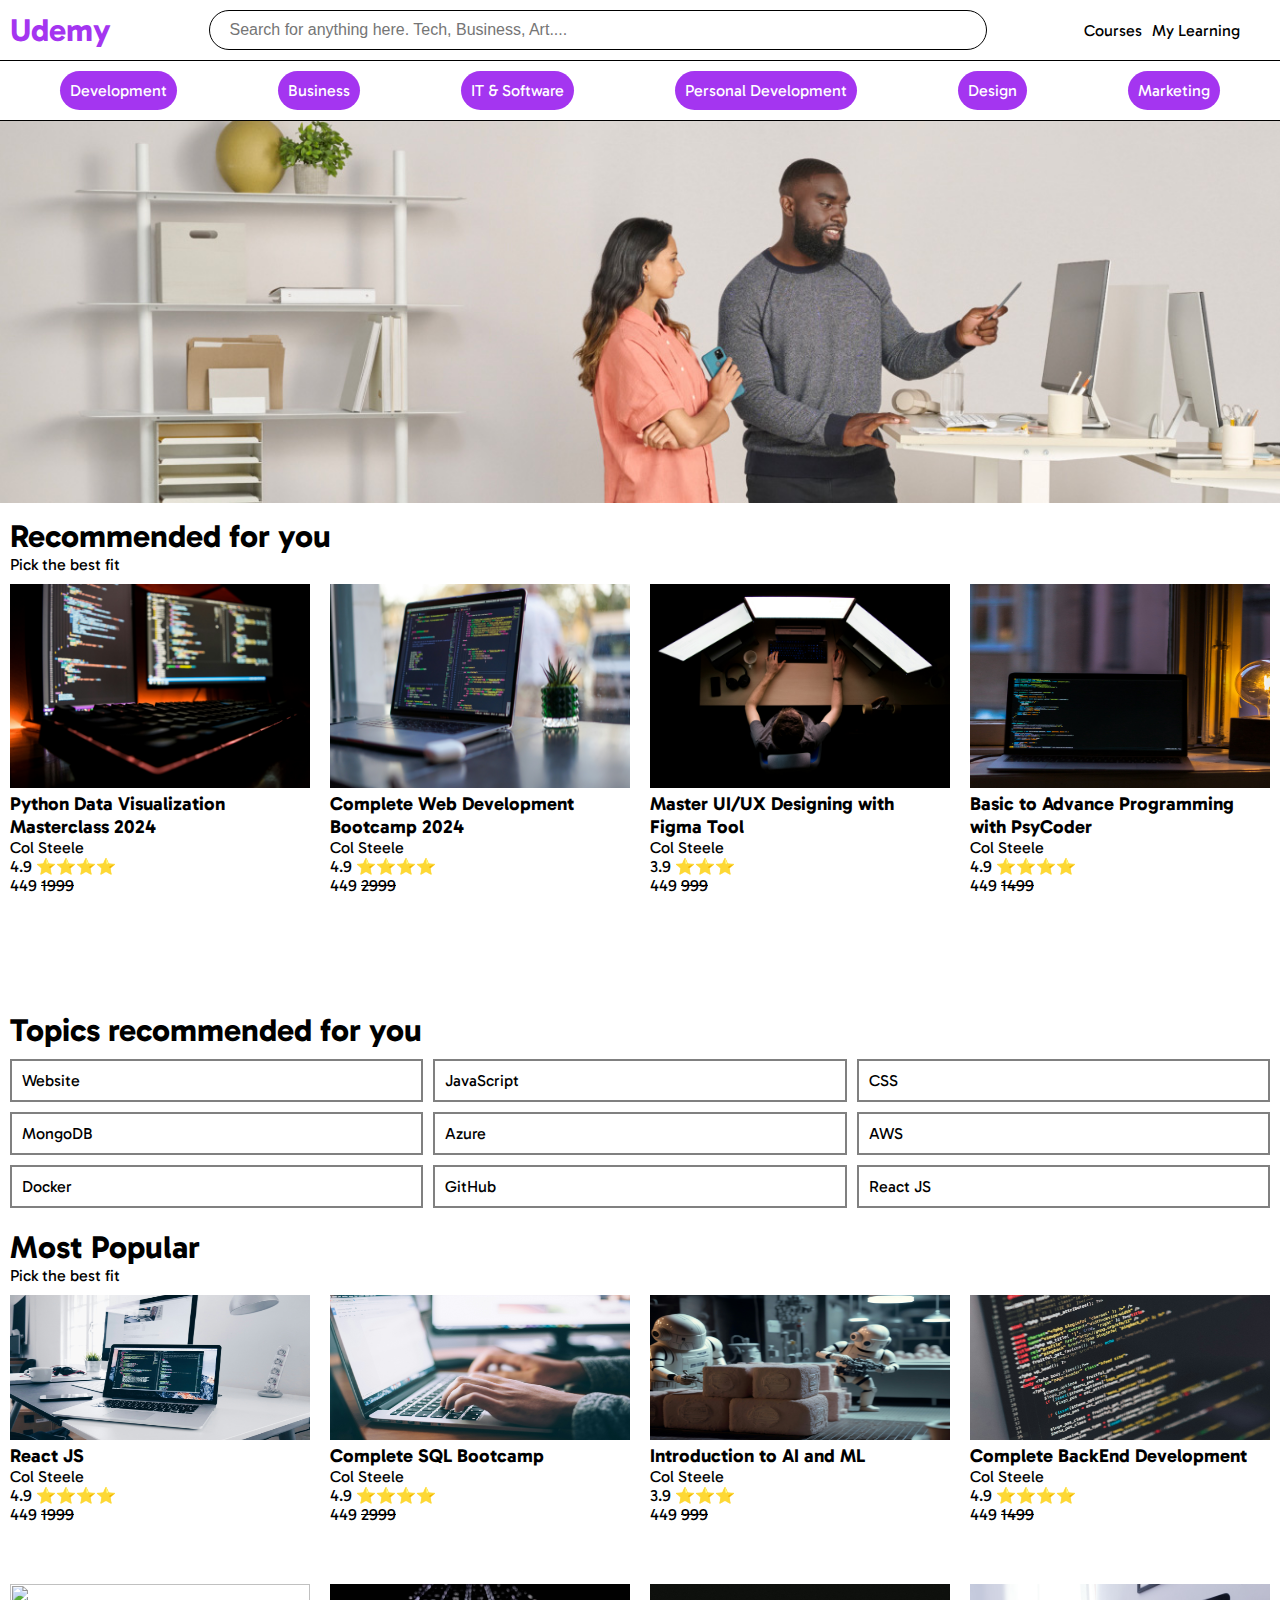
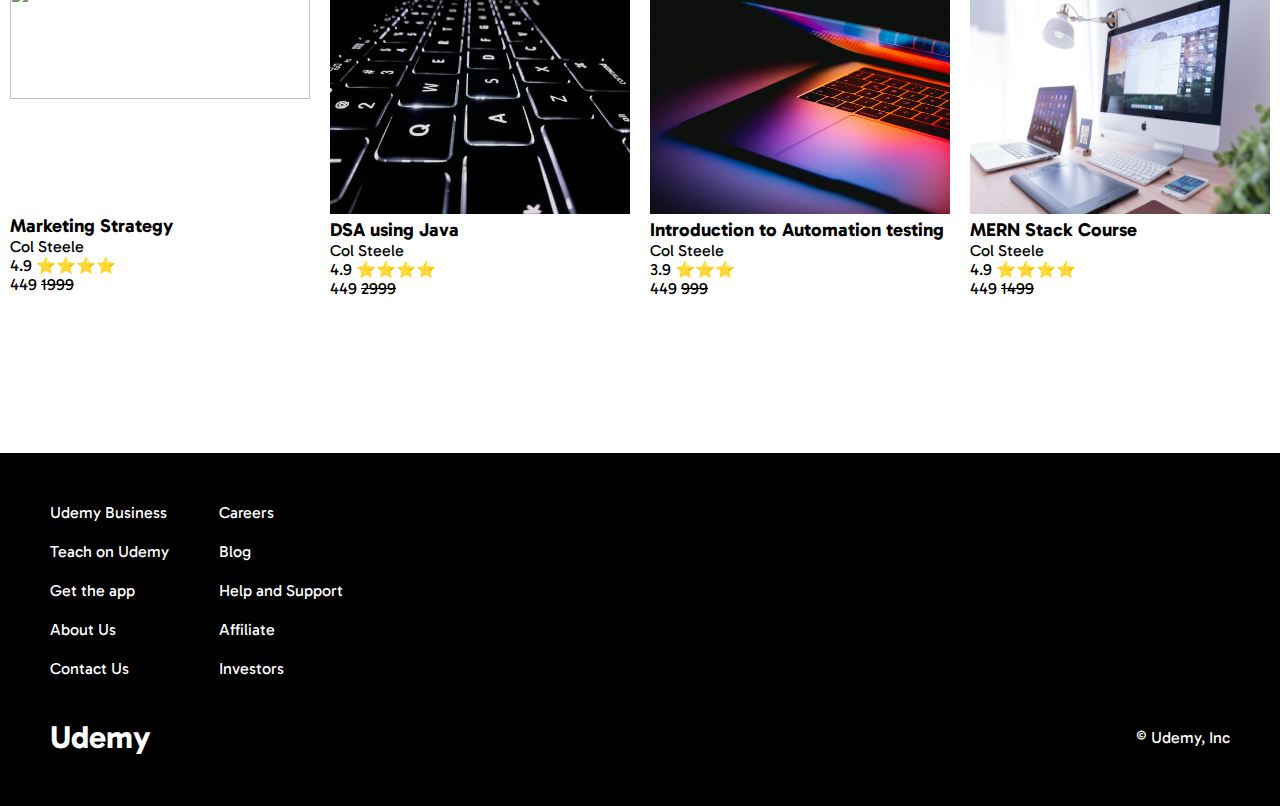
==== index.html @ c4a5aee1 "Updated all files" ====
<!DOCTYPE html>
<html lang="en">
<head>
    <meta charset="UTF-8">
    <meta name="viewport" content="width=device-width, initial-scale=1.0">
    <title>Udemy</title>
    <link rel="stylesheet" href="style.css">
    <link rel="preconnect" href="https://fonts.googleapis.com">
    <link rel="preconnect" href="https://fonts.gstatic.com" crossorigin>
    <link href="https://fonts.googleapis.com/css2?family=Gabarito:wght@400..900&display=swap" rel="stylesheet">
    <link rel="stylesheet" href="https://cdnjs.cloudflare.com/ajax/libs/font-awesome/6.5.2/css/all.min.css" integrity="sha512-SnH5WK+bZxgPHs44uWIX+LLJAJ9/2PkPKZ5QiAj6Ta86w+fsb2TkcmfRyVX3pBnMFcV7oQPJkl9QevSCWr3W6A==" crossorigin="anonymous" referrerpolicy="no-referrer" />
</head>
<body>
    <!--Navbar-->
    <div class="navbar">

        <div class="navbar__s1">
            <h1 class="navbar__s1__title">Udemy</h1>
        </div>

        <div class="navbar__s2">
            <i class="fa-solid fa-magnifying-glass" style="color: #000000;"></i>
            <input placeholder="Search for anything here. Tech, Business, Art....">
        </div>

        <div class="navbar__s3">
            <p>Courses</p>
            <p>My Learning</p>
            <i class="fa-solid fa-cart-shopping" style="color: #000000;"></i>
            <i class="fa-solid fa-bell" style="color: #000000;"></i>
            <i class="fa-solid fa-user" style="color: #000000;"></i>
        </div>

    </div>

    <!--Categories-->
    <div class="categories">
        <p>Development</p>
        <p>Business</p>
        <p>IT & Software</p>
        <P>Personal Development</P>
        <p>Design</p>
        <p>Marketing</p>
    </div>

    <!--Sale Image-->
    <div class="sale-image">
        <img src="./Images/saleImage.jpg" alt="Sale Image">
    </div>

    <!--Recommended-->
    <div class="recommended">
        <h1 class="recommended__title">Recommended for you</h1>
        <p>Pick the best fit</p>
        <div class="recommended__container">
            <div class="course-card">
                <img src="./Images/c1.jpg">
                <h3>Python Data Visualization Masterclass 2024</h3>
                <p>Col Steele</p>
                <p>4.9 ⭐⭐⭐⭐</p>
                <p>449 <del>1999</del></p>
            </div>

            <div class="course-card">
                <img src="./Images/c2.jpg">
                <h3> Complete Web Development Bootcamp 2024</h3>
                <p>Col Steele</p>
                <p>4.9 ⭐⭐⭐⭐</p>
                <p>449 <del>2999</del></p>
            </div>

            <div class="course-card">
                <img src="./Images/c3.jpg">
                <h3>Master UI/UX Designing with Figma Tool</h3>
                <p>Col Steele</p>
                <p>3.9 ⭐⭐⭐</p>
                <p>449 <del>999</del></p>
            </div>

            <div class="course-card">
                <img src="./Images/c4.jpg">
                <h3>Basic to Advance Programming with PsyCoder</h3>
                <p>Col Steele</p>
                <p>4.9 ⭐⭐⭐⭐</p>
                <p>449 <del>1499</del></p>
            </div>

        </div>
    </div>

    <!--Topic-->
    <div class="topics">
        <h1 class="topics__title">Topics recommended for you</h1>
        <div class="topics__container">
            <p>Website</p>
            <p>JavaScript</p>
            <p>CSS</p>
            <p>MongoDB</p>
            <p>Azure</p>
            <p>AWS</p>
            <p>Docker</p>
            <p>GitHub</p>
            <p>React JS</p>
        </div>
    </div>

    <!--Popular Section-->
    <div class="popular">
        <h1 class="popular__title">Most Popular</h1>
        <p class="popular__subtitle">Pick the best fit</p>
        <div class="popular__container">
            <div class="course-card">
                <img src="./Images/c5.jpg">
                <h3>React JS </h3>
                <p>Col Steele</p>
                <p>4.9 ⭐⭐⭐⭐</p>
                <p>449 <del>1999</del></p>
            </div>

            <div class="course-card">
                <img src="./Images/c7.jpg">
                <h3> Complete SQL Bootcamp</h3>
                <p>Col Steele</p>
                <p>4.9 ⭐⭐⭐⭐</p>
                <p>449 <del>2999</del></p>
            </div>

            <div class="course-card">
                <img src="./Images/c6.jpg">
                <h3>Introduction to AI and ML</h3>
                <p>Col Steele</p>
                <p>3.9 ⭐⭐⭐</p>
                <p>449 <del>999</del></p>
            </div>

            <div class="course-card">
                <img src="./Images/c8.jpg">
                <h3>Complete BackEnd Development</h3>
                <p>Col Steele</p>
                <p>4.9 ⭐⭐⭐⭐</p>
                <p>449 <del>1499</del></p>
            </div>

            <div class="course-card">
                <img src="./Images/c9.jpg">
                <h3>Marketing Strategy</h3>
                <p>Col Steele</p>
                <p>4.9 ⭐⭐⭐⭐</p>
                <p>449 <del>1999</del></p>
            </div>

            <div class="course-card">
                <img src="./Images/c10.jpg">
                <h3>DSA using Java</h3>
                <p>Col Steele</p>
                <p>4.9 ⭐⭐⭐⭐</p>
                <p>449 <del>2999</del></p>
            </div>

            <div class="course-card">
                <img src="./Images/c11.jpg">
                <h3>Introduction to Automation testing</h3>
                <p>Col Steele</p>
                <p>3.9 ⭐⭐⭐</p>
                <p>449 <del>999</del></p>
            </div>

            <div class="course-card">
                <img src="./Images/c12.jpg">
                <h3>MERN Stack Course</h3>
                <p>Col Steele</p>
                <p>4.9 ⭐⭐⭐⭐</p>
                <p>449 <del>1499</del></p>
            </div>

        </div>
    </div>

    <!--Footer-->
    <div class="footer">
        <div class="footer__one">
            <div class="footer__one__s1">
                <p>Udemy Business</p>
                <p>Teach on Udemy</p>
                <p>Get the app</p>
                <p>About Us</p>
                <p>Contact Us</p>
            </div>

            <div class="footer__one__s2">
                <p>Careers</p>
                <p>Blog</p>
                <p>Help and Support</p>
                <p>Affiliate</p>
                <p>Investors</p>
            </div>

        </div>

        <div class="footer__two">
            <h1>Udemy</h1>
            <p>&copy; Udemy, Inc</p>
        </div>

    </div>
</body>
</html>
---- style.css ----
*{
    margin: 0;
    padding: 0;
}

body{
    font-family: "Gabarito", sans-serif;
}

.navbar{
    padding: 10px;
    display: flex;
    justify-content: space-between;
    border-bottom: solid black 1px;
    gap: 10px;
    align-items: center;
}

.navbar__s1__title{
    color: #A435F0;
}

.navbar__s2{
    padding: 10px;
    border: solid black 1px;
    border-radius: 30px;
    width: 60%;
    display: flex;
    gap: 10px;
    align-items: center;
}

.navbar__s2 input{
    border: none;
    width: 100%;
    font-size: 16px;
}

.navbar__s2 input:focus{
    outline: none;
}

.navbar__s3{
    display: flex;
    gap: 10px;
    align-items: center;
}

.categories{
    display: flex;
    padding: 10px;
    border-bottom: solid black 1px;
    justify-content: space-around;
}

.categories p{
    background-color: #A435F0;
    color: white;
    padding: 10px;
    border-radius: 30px;
}

.sale-image img{
    width: 100%;
}

.recommended{
    padding: 10px;
}

.recommended__container{
    display: flex;
    justify-content: space-between;
    margin-top: 10px;
    flex-wrap: wrap;
}

.course-card{
    width: 300px;
}

.course-card img{
    height: 50%;
    width: 100%;
}

.topics{
    padding: 10px;
}

.topics__container{
    display: flex;
    gap: 10px;
    margin-top: 10px;
    flex-wrap: wrap;
}

.topics__container p{
    border: solid grey 2px;
    padding: 10px;
    flex-grow: 1;
    flex-basis: 25%;
}

.popular{
    padding: 10px;
}

.popular__container{
    display: flex;
    flex-wrap: wrap;
    justify-content: space-between;
    margin-top: 10px;
}

.footer{
    padding: 30px;
    background-color: black;
    color: white;
}

.footer__one{
    display: flex;
    gap: 10px;
}

.footer__one p{
    margin: 20px;
}

.footer__two{
    margin: 20px;
    align-items: center;
    display: flex;
    justify-content: space-between;
}
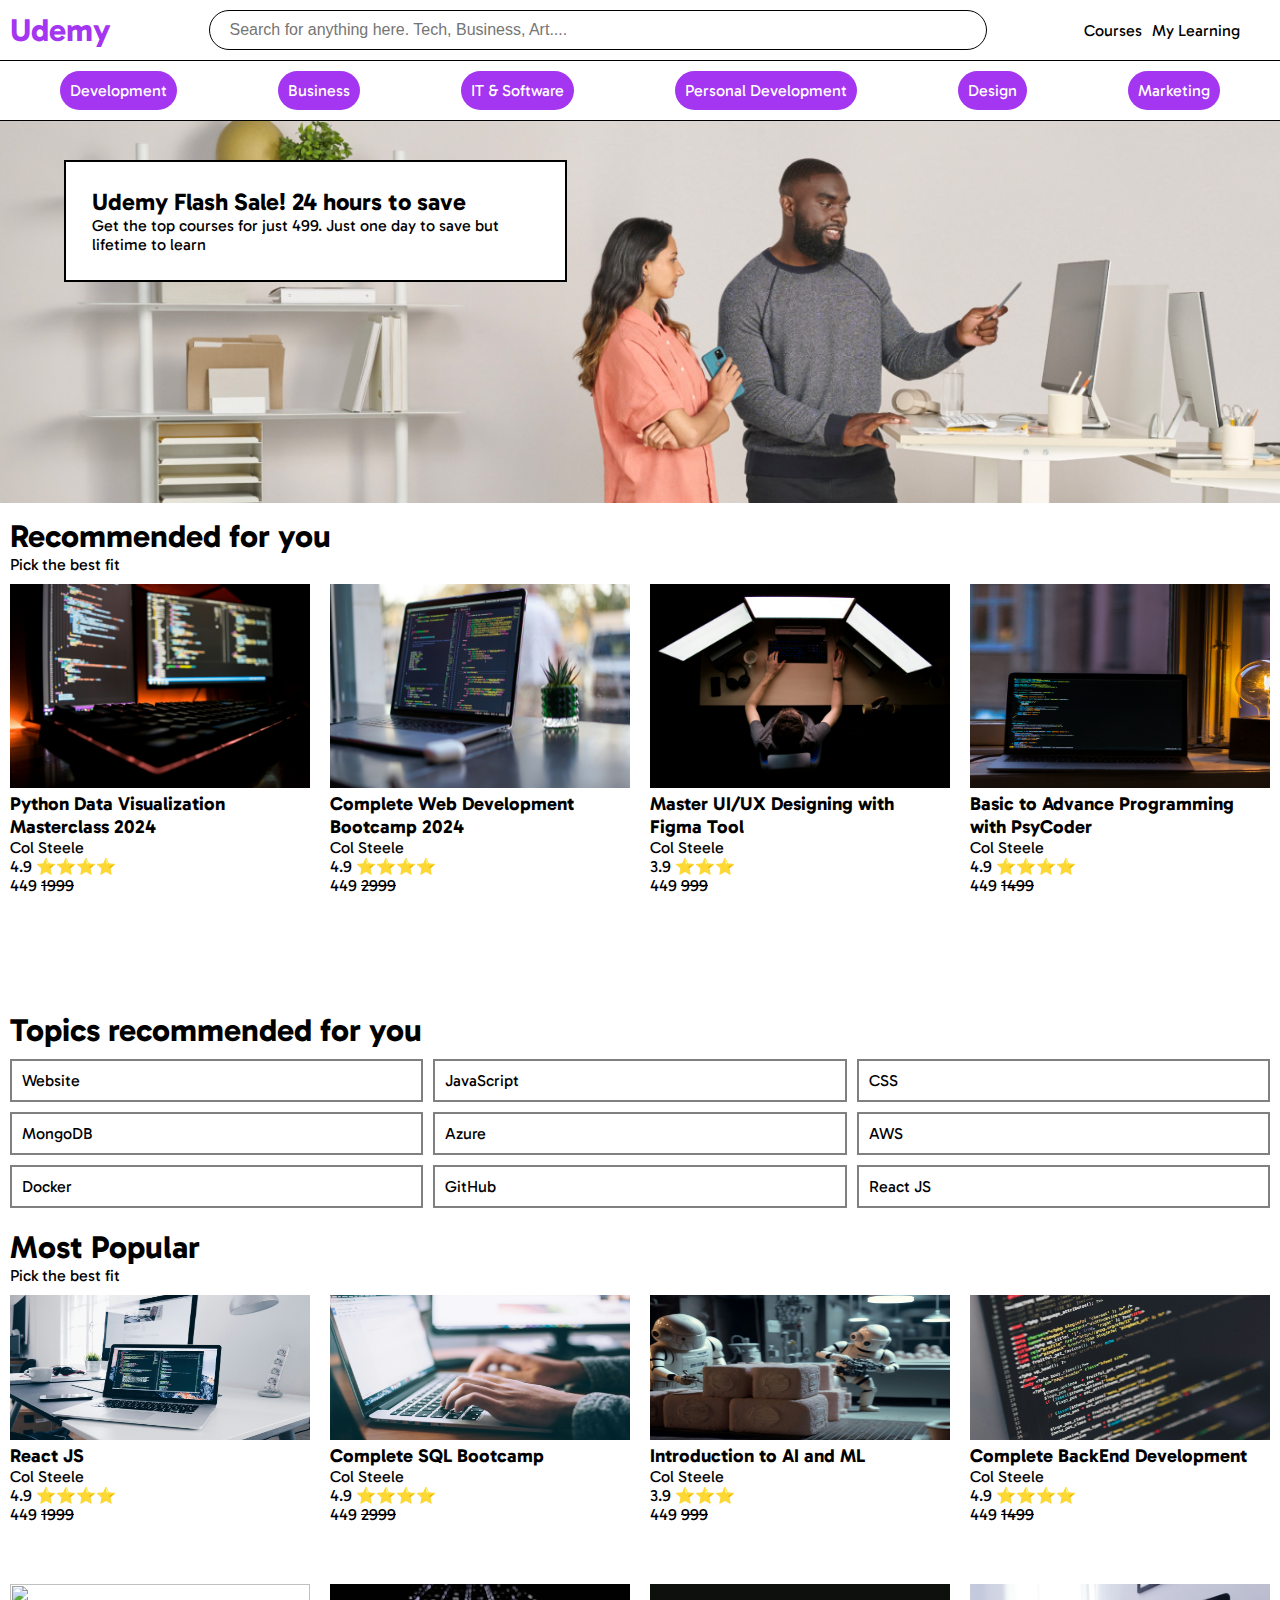
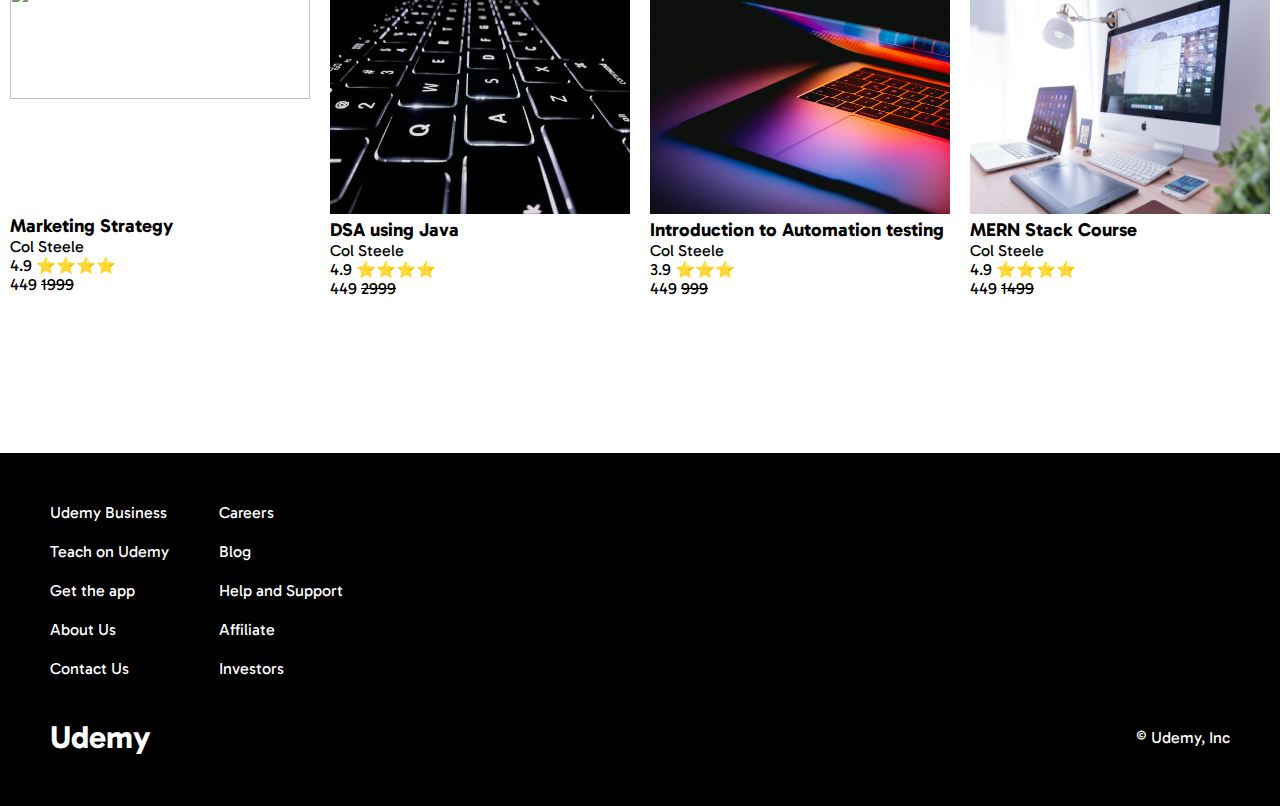
==== commit cfa916b8: "Updated using Position" ====
--- a/index.html
+++ b/index.html
@@ -25,7 +25,15 @@
 
         <div class="navbar__s3">
             <p>Courses</p>
-            <p>My Learning</p>
+            <!-- <p>My Learning</p> -->
+            <div class="mylearning">
+                <p>My Learning</p>
+                <div class="mylearning__popup">
+                    <p>You did not purchase anything yet</p>
+                </div>
+
+            </div>
+
             <i class="fa-solid fa-cart-shopping" style="color: #000000;"></i>
             <i class="fa-solid fa-bell" style="color: #000000;"></i>
             <i class="fa-solid fa-user" style="color: #000000;"></i>
@@ -46,6 +54,10 @@
     <!--Sale Image-->
     <div class="sale-image">
         <img src="./Images/saleImage.jpg" alt="Sale Image">
+        <div class="sale-image__offer">
+            <h2>Udemy Flash Sale! 24 hours to save</h2>
+            <p>Get the top courses for just 499. Just one day to save but lifetime to learn</p>
+        </div>
     </div>
 
     <!--Recommended-->
--- a/style.css
+++ b/style.css
@@ -14,6 +14,10 @@
     border-bottom: solid black 1px;
     gap: 10px;
     align-items: center;
+    position: sticky;
+    top: 0;
+    background-color: white;
+    z-index: 1;
 }
 
 .navbar__s1__title{
@@ -34,6 +38,7 @@
     border: none;
     width: 100%;
     font-size: 16px;
+    background-color: transparent;
 }
 
 .navbar__s2 input:focus{
@@ -44,6 +49,27 @@
     display: flex;
     gap: 10px;
     align-items: center;
+}
+
+/*My learning Popup*/
+.mylearning{
+    position: relative;
+    cursor: pointer;
+}
+
+.mylearning__popup{
+    position: absolute;
+    background-color: white;
+    border: solid black 1px;
+    width: 100px;
+    top: 150%;
+    padding: 20px;
+    right: 0;
+    display: none;
+}
+
+.mylearning:hover .mylearning__popup{
+    display: block;
 }
 
 .categories{
@@ -60,8 +86,22 @@
     border-radius: 30px;
 }
 
+.sale-image{
+    position: relative;
+}
+
 .sale-image img{
     width: 100%;
+}
+
+.sale-image__offer{
+    width: 35%;
+    border: solid black 2px;
+    background-color: white;
+    padding: 2%;
+    position: absolute;
+    top: 10%;
+    left: 5%;
 }
 
 .recommended{
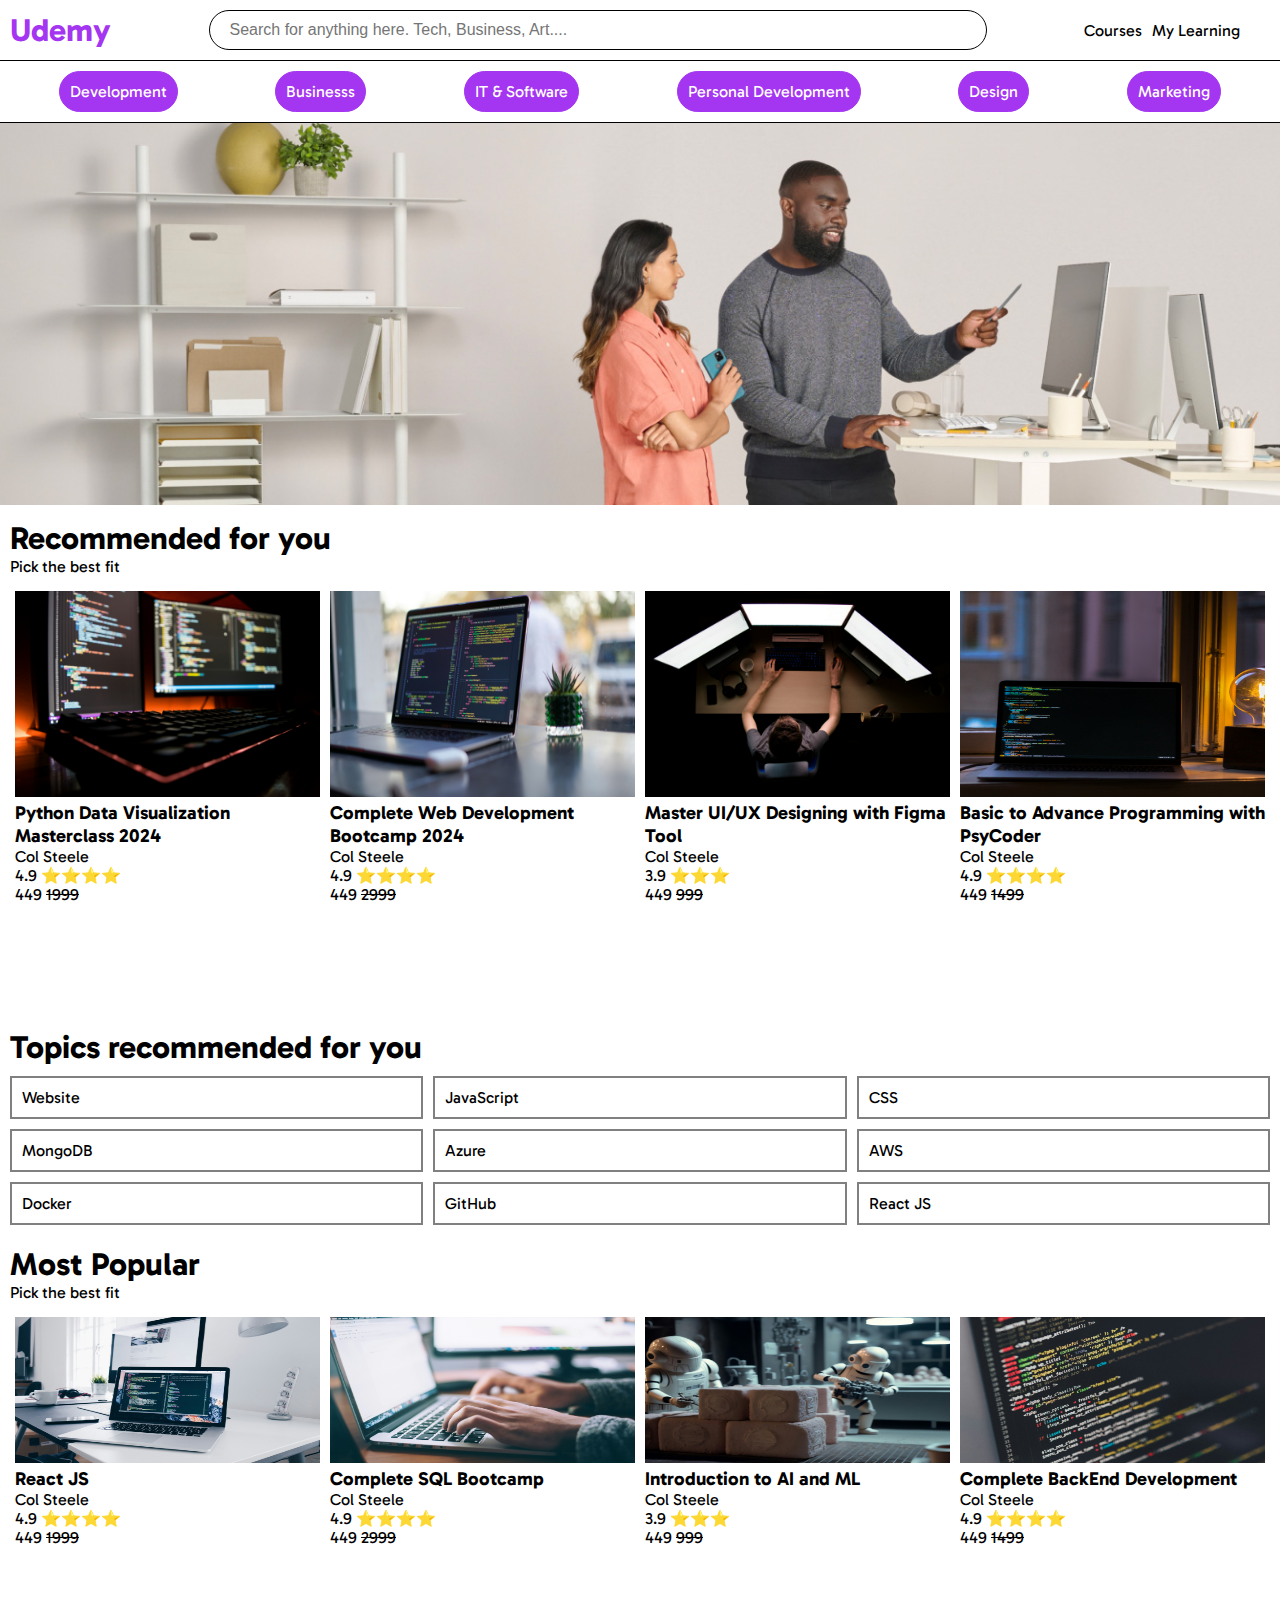
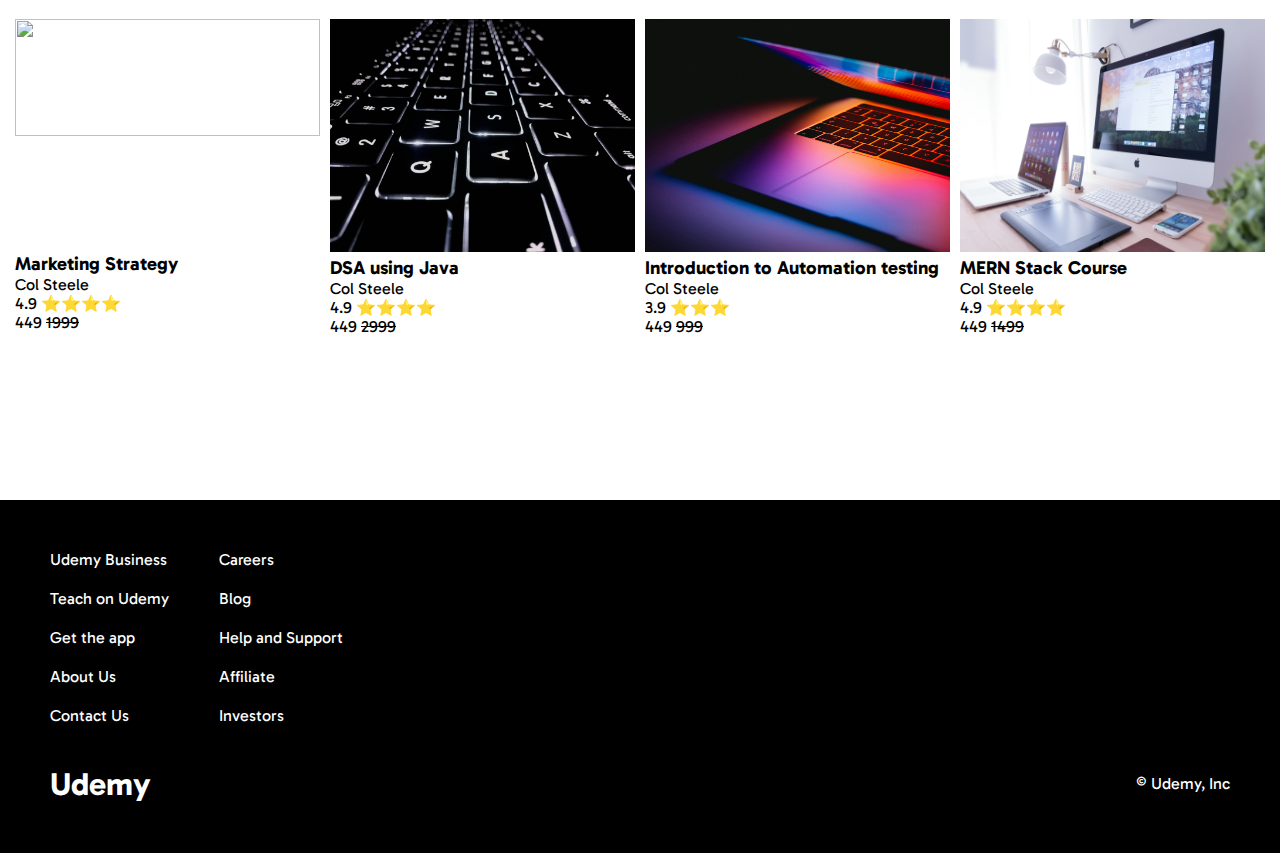
==== commit edddb51f: "Updated Media Queries" ====
--- a/index.html
+++ b/index.html
@@ -39,12 +39,16 @@
             <i class="fa-solid fa-user" style="color: #000000;"></i>
         </div>
 
+        <div class="navbar__s4">
+            <i class="fa-solid fa-bars" style="color: #000000;"></i>
+        </div>
+
     </div>
 
     <!--Categories-->
     <div class="categories">
         <p>Development</p>
-        <p>Business</p>
+        <p>Businesss</p>
         <p>IT & Software</p>
         <P>Personal Development</P>
         <p>Design</p>
--- a/style.css
+++ b/style.css
@@ -49,6 +49,10 @@
     display: flex;
     gap: 10px;
     align-items: center;
+}
+
+.navbar__s4{
+    display: none;
 }
 
 /*My learning Popup*/
@@ -84,6 +88,15 @@
     color: white;
     padding: 10px;
     border-radius: 30px;
+    cursor: pointer;
+    border: solid #A435F0 1px;
+}
+
+.categories p:hover{
+    transition: 1s;
+    background-color: transparent;
+    color: black;
+    border: solid #A435F0 1px;
 }
 
 .sale-image{
@@ -102,6 +115,22 @@
     position: absolute;
     top: 10%;
     left: 5%;
+    animation-name: zoom;
+    animation-duration: 2s;
+    opacity: 0;
+    animation-fill-mode: forwards;
+}
+
+@keyframes zoom{
+    0%{
+        transform: scale(0);
+        opacity: 0;
+    }
+
+    100%{
+        opacity: 1;
+        transform: scale(1);
+    }
 }
 
 .recommended{
@@ -116,7 +145,9 @@
 }
 
 .course-card{
-    width: 300px;
+    flex-grow: 1;
+    flex-basis: 20%;
+    margin: 5px;
 }
 
 .course-card img{
@@ -173,4 +204,28 @@
     align-items: center;
     display: flex;
     justify-content: space-between;
+}
+
+/*Media Queries*/
+
+@media screen and (max-width:800px) {
+    body{
+        font-size: 10px;
+    }   
+}
+
+@media screen and (max-width:600px) {
+    .course-card{
+        flex-basis: 40%;
+    }
+    .categories{
+        display: none;
+    }
+    .navbar__s2,.navbar__s3{
+        display: none;
+    }
+
+    .navbar__s4{
+        display: block;
+    }
 }